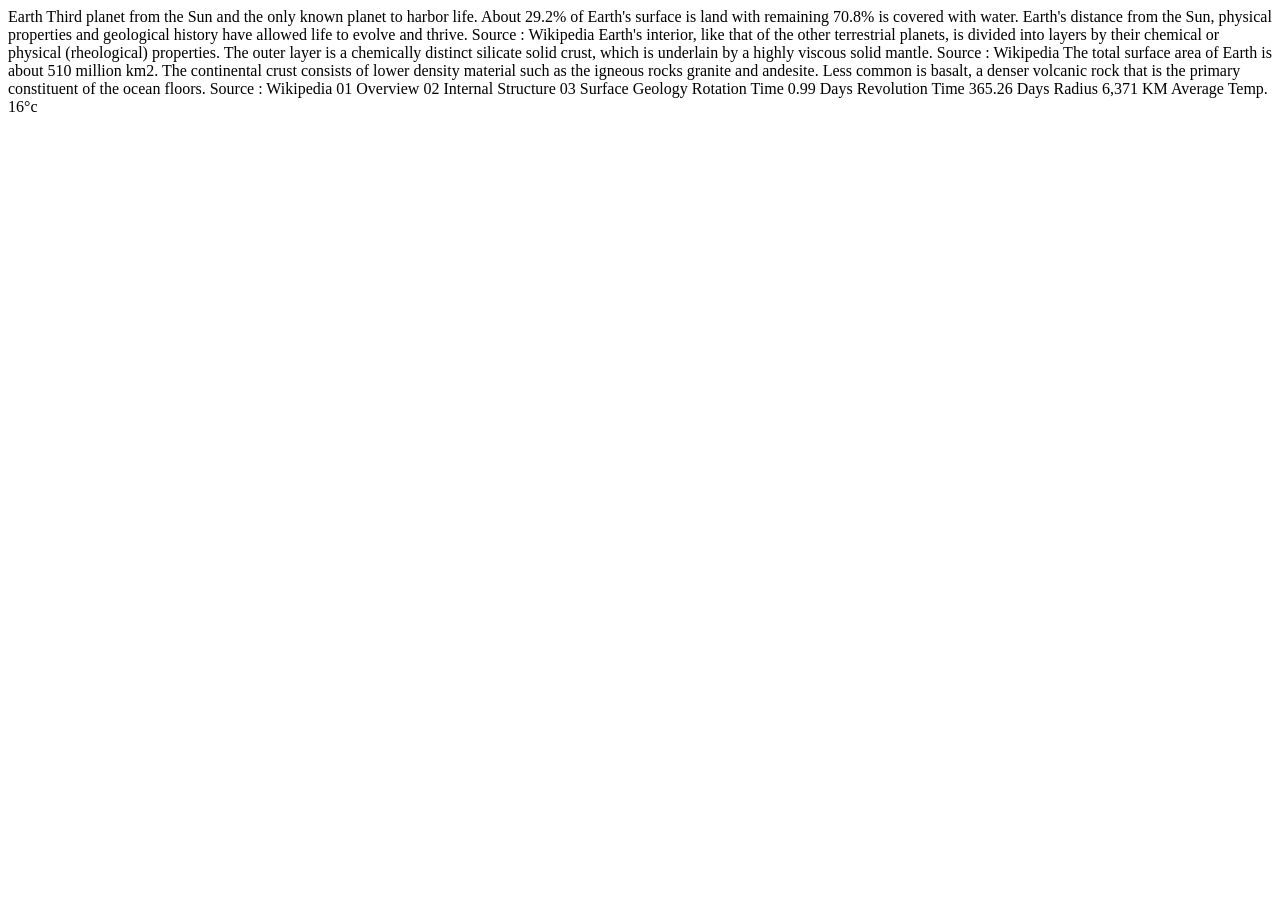
==== starter-code/earth.html @ 98ea3675 "initial commit, started basic html structure on index, and base styles and layout for header/links/n" ====
<!DOCTYPE html>
<html lang="en">
<head>
  <meta charset="UTF-8">
  <meta name="viewport" content="width=device-width, initial-scale=1.0">

  <link rel="icon" type="image/png" sizes="32x32" href="./assets/favicon-32x32.png">
  
  <title>Frontend Mentor | Planets fact site</title>
</head>
<body>
  Earth

  <!-- Overview Content Start -->

  Third planet from the Sun and the only known planet to harbor life. 
  About 29.2% of Earth's surface is land with remaining 70.8% is 
  covered with water. Earth's distance from the Sun, physical properties 
  and geological history have allowed life to evolve and thrive.

  Source : Wikipedia <!-- URL: https://en.wikipedia.org/wiki/Earth -->

  <!-- Overview Content End -->

  <!-- Internal Structure Content Start -->

  Earth's interior, like that of the other terrestrial planets, is divided 
  into layers by their chemical or physical (rheological) properties. The 
  outer layer is a chemically distinct silicate solid crust, which is 
  underlain by a highly viscous solid mantle.

  Source : Wikipedia <!-- URL: https://en.wikipedia.org/wiki/Earth#Internal_structure -->

  <!-- Internal Structure Content End -->

  <!-- Surface Geology Content Start -->

  The total surface area of Earth is about 510 million km2. The continental 
  crust consists of lower density material such as the igneous rocks granite 
  and andesite. Less common is basalt, a denser volcanic rock that is the 
  primary constituent of the ocean floors.

  Source : Wikipedia <!-- URL: https://en.wikipedia.org/wiki/Earth#Surface -->

  <!-- Surface Geology Content End -->

  01 Overview
  02 Internal Structure
  03 Surface Geology

  Rotation Time
  0.99 Days

  Revolution Time
  365.26 Days

  Radius
  6,371 KM

  Average Temp.
  16°c
</body>
</html>
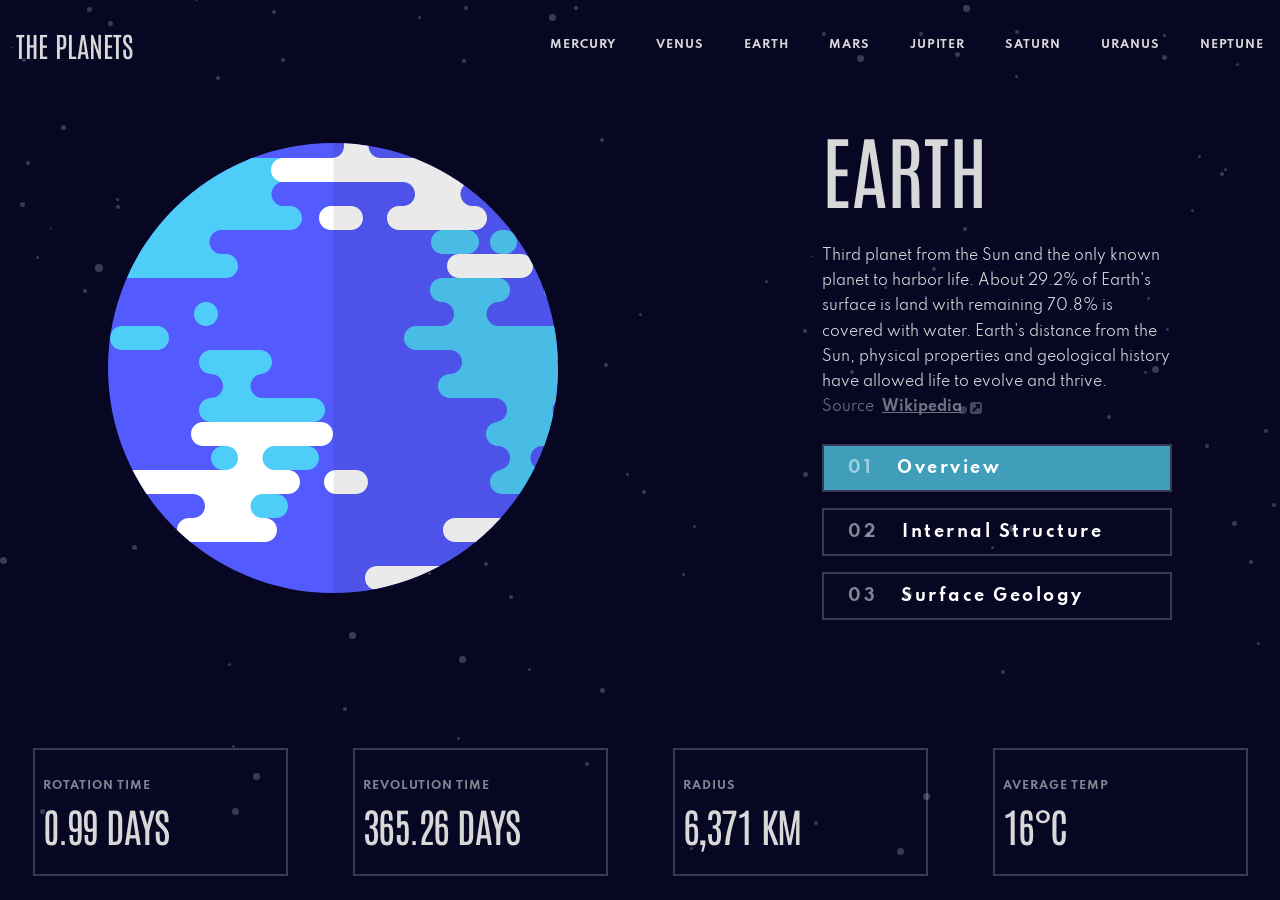
==== commit 964b65d8: "feat: add shared markup for all planet pages" ====
--- a/starter-code/earth.html
+++ b/starter-code/earth.html
@@ -3,61 +3,140 @@
 <head>
   <meta charset="UTF-8">
   <meta name="viewport" content="width=device-width, initial-scale=1.0">
-
+    <link rel="stylesheet" href="style.css">
   <link rel="icon" type="image/png" sizes="32x32" href="./assets/favicon-32x32.png">
   
   <title>Frontend Mentor | Planets fact site</title>
 </head>
 <body>
-  Earth
+<header class="header">
+  <div class="header-container">
+    <p class="page-title">THE PLANETS</p>
+    <nav>
+      
+      <ul class="nav-links">
+        <li class="nav-link-item"><a href="index.html" class="nav-link">Mercury</a></li>
+        <li class="nav-link-item">
+          <a href="venus.html" class="nav-link">Venus</a></li>
+        <li class="nav-link-item">
+          <a href="earth.html" class="nav-link">Earth</a></li>
+        <li class="nav-link-item">
+          <a href="mars.html" class="nav-link">Mars</a></li>
+        <li class="nav-link-item">
+          <a  href="jupiter.html" class="nav-link">Jupiter</a></li>
+        <li class="nav-link-item">
+          <a  href="saturn.html" class="nav-link">Saturn</a></li>
+        <li class="nav-link-item">
+          <a  href="uranus.html"  class="nav-link">Uranus</a></li>
+        <li class="nav-link-item">
+          <a  href="neptune.html"   class="nav-link">Neptune</a></li>
+      </ul>
+    </nav>
+  </div>
+</header>
 
-  <!-- Overview Content Start -->
 
-  Third planet from the Sun and the only known planet to harbor life. 
-  About 29.2% of Earth's surface is land with remaining 70.8% is 
-  covered with water. Earth's distance from the Sun, physical properties 
-  and geological history have allowed life to evolve and thrive.
+  <main>
+    <div class="planet-info-container">
+      <div class="planet-info two-column">
+        <div class="planet-image">
+          <svg aria-hidden="true" xmlns="http://www.w3.org/2000/svg" xmlns:xlink="http://www.w3.org/1999/xlink" width="450" height="450"><defs><circle id="a" cx="225" cy="225" r="225"/><circle id="c" cx="225" cy="225" r="225"/><circle id="e" cx="225" cy="225" r="225"/><circle id="g" cx="225" cy="225" r="225"/><circle id="i" cx="225" cy="225" r="225"/><circle id="k" cx="225" cy="225" r="225"/></defs><g fill="none" fill-rule="evenodd"><circle cx="225" cy="225" r="225" fill="#545BFE" fill-rule="nonzero"/><mask id="b" fill="#fff"><use xlink:href="#a"/></mask><path fill="#4FCDF9" fill-rule="nonzero" d="M134 351c6.627 0 12-5.373 12-12s-5.373-12-12-12h-19c-6.627 0-12-5.373-12-12s5.373-12 12-12h-2c6.627 0 12-5.373 12-12s-5.373-12-12-12h-10c-6.627 0-12-5.373-12-12s5.373-12 12-12 12-5.373 12-12-5.373-12-12-12-12-5.373-12-12 5.373-12 12-12h49c6.627 0 12 5.373 12 12s-5.373 12-12 12h2v.01c-6.395.263-11.5 5.53-11.5 11.99s5.105 11.727 11.5 11.99v.01h51c6.627 0 12 5.373 12 12s-5.373 12-12 12h-6v.01c-6.395.262-11.5 5.53-11.5 11.99s5.105 11.728 11.5 11.99v.01c6.627 0 12 5.373 12 12s-5.373 12-12 12h-27v.01c-6.395.262-11.5 5.53-11.5 11.99s5.105 11.728 11.5 11.99v.01h-4c6.627 0 12 5.373 12 12s-5.373 12-12 12h-29c-6.627 0-12-5.373-12-12s5.373-12 12-12h-5zM49 183c6.627 0 12 5.373 12 12s-5.373 12-12 12H14c-6.627 0-12-5.373-12-12s5.373-12 12-12h35zm49-24c6.627 0 12 5.373 12 12s-5.373 12-12 12-12-5.373-12-12 5.373-12 12-12zm78-144c6.627 0 12 5.373 12 12s-5.373 12-12 12h-1v.01c-6.395.263-11.5 5.53-11.5 11.99s5.105 11.727 11.5 11.99V63h7c6.627 0 12 5.373 12 12s-5.373 12-12 12h-69v.01c-6.395.263-11.5 5.53-11.5 11.99s5.105 11.728 11.5 11.99v.01h5c6.627 0 12 5.373 12 12s-5.373 12-12 12H-1c-6.627 0-12-5.373-12-12s5.373-12 12-12H9c6.627 0 12-5.373 12-12S15.627 87 9 87h4C6.373 87 1 81.627 1 75s5.373-12 12-12h6c6.627 0 12-5.373 12-12s-5.373-12-12-12h-48c-6.627 0-12-5.373-12-12s5.373-12 12-12h205z" mask="url(#b)"/><mask id="d" fill="#fff"><use xlink:href="#c"/></mask><path fill="#4FCDF9" fill-rule="nonzero" d="M390 327c6.627 0 12-5.373 12-12s-5.373-12-12-12-12-5.373-12-12 5.373-12 12-12h-3c6.627 0 12-5.373 12-12s-5.373-12-12-12h-45c-6.627 0-12-5.373-12-12s5.373-12 12-12 12-5.373 12-12-5.373-12-12-12h-34c-6.627 0-12-5.373-12-12s5.373-12 12-12h26c6.627 0 12-5.373 12-12s-5.373-12-12-12-12-5.373-12-12 5.373-12 12-12h56c6.627 0 12 5.373 12 12s-5.373 12-12 12l-.001.01c-6.395.263-11.499 5.53-11.499 11.99s5.104 11.727 11.499 11.99l.001.01h91c6.627 0 12 5.373 12 12s-5.373 12-12 12h-20v.01c-6.395.263-11.5 5.53-11.5 11.99s5.105 11.727 11.5 11.99v.01h10c6.627 0 12 5.373 12 12s-5.373 12-12 12h-15l-.001.01c-6.395.263-11.499 5.53-11.499 11.99s5.104 11.727 11.499 11.99l.001.01h-2c6.627 0 12 5.373 12 12s-5.373 12-12 12h-20v.01c-6.395.262-11.5 5.53-11.5 11.99s5.105 11.728 11.5 11.99v.01h-4c6.627 0 12 5.373 12 12s-5.373 12-12 12h-36c-6.627 0-12-5.373-12-12s5.373-12 12-12h-4zm90-24c6.627 0 12 5.373 12 12s-5.373 12-12 12-12-5.373-12-12 5.373-12 12-12zm-18-168c6.627 0 12 5.373 12 12s-5.373 12-12 12h-14c-6.627 0-12-5.373-12-12s5.373-12 12-12h14zm198-72c6.627 0 12 5.373 12 12s-5.373 12-12 12h-7v.01c-6.395.263-11.5 5.53-11.5 11.99s5.105 11.728 11.5 11.99v.01h16c6.627 0 12 5.373 12 12s-5.373 12-12 12H495c-6.627 0-12-5.373-12-12s5.373-12 12-12h-5c6.627 0 12-5.373 12-12s-5.373-12-12-12h-41c-6.627 0-12-5.373-12-12s5.373-12 12-12h211zM359 87c6.627 0 12 5.373 12 12s-5.373 12-12 12h-24c-6.627 0-12-5.373-12-12s5.373-12 12-12h24zm38 0c6.627 0 12 5.373 12 12s-5.373 12-12 12h-3c-6.627 0-12-5.373-12-12s5.373-12 12-12h3zm13-48c6.627 0 12 5.373 12 12s-5.373 12-12 12h-24c-6.627 0-12-5.373-12-12s5.373-12 12-12h24z" mask="url(#d)"/><mask id="f" fill="#fff"><use xlink:href="#e"/></mask><path fill="#FFF" fill-rule="nonzero" d="M413 111c6.627 0 12 5.373 12 12s-5.373 12-12 12h-62c-6.627 0-12-5.373-12-12s5.373-12 12-12h62zM307 51c0-6.627-5.373-12-12-12H175c-6.627 0-12-5.373-12-12s5.373-12 12-12h49c6.627 0 12-5.373 12-12s-5.373-12-12-12h-16c-6.627 0-12-5.373-12-12s5.373-12 12-12h62c6.627 0 12 5.373 12 12s-5.373 12-12 12h2v.01c-6.395.262-11.5 5.53-11.5 11.99s5.105 11.728 11.5 11.99V15h160c6.627 0 12 5.373 12 12s-5.373 12-12 12h-68l-.001.01c-6.395.263-11.499 5.53-11.499 11.99S357.604 62.727 364 62.99L364 63h3c6.627 0 12 5.373 12 12s-5.373 12-12 12h-76c-6.627 0-12-5.373-12-12s5.373-12 12-12h4c6.627 0 12-5.373 12-12zm128 12c6.627 0 12 5.373 12 12s-5.373 12-12 12h-20c-6.627 0-12-5.373-12-12s5.373-12 12-12h20zm-192 0c6.627 0 12 5.373 12 12s-5.373 12-12 12h-20c-6.627 0-12-5.373-12-12s5.373-12 12-12h20zm231-96c6.627 0 12 5.373 12 12s-5.373 12-12 12H318c-6.627 0-12-5.373-12-12s5.373-12 12-12h156z" mask="url(#f)"/><mask id="h" fill="#fff"><use xlink:href="#g"/></mask><path fill="#FFF" fill-rule="nonzero" d="M97 363c0-6.627-5.373-12-12-12H17c-6.627 0-12-5.373-12-12s5.373-12 12-12h101c6.627 0 12-5.373 12-12s-5.373-12-12-12H95c-6.627 0-12-5.373-12-12s5.373-12 12-12h118c6.627 0 12 5.373 12 12s-5.373 12-12 12h-47v.01c-6.395.262-11.5 5.53-11.5 11.99s5.105 11.728 11.5 11.99v.01h14c6.627 0 12 5.373 12 12s-5.373 12-12 12h-26l-.001.01c-6.395.263-11.499 5.53-11.499 11.99s5.104 11.727 11.499 11.99l.001.01h3c6.627 0 12 5.373 12 12s-5.373 12-12 12H81c-6.627 0-12-5.373-12-12s5.373-12 12-12h4c6.627 0 12-5.373 12-12zm151-36c6.627 0 12 5.373 12 12s-5.373 12-12 12h-20c-6.627 0-12-5.373-12-12s5.373-12 12-12h20z" mask="url(#h)"/><mask id="j" fill="#fff"><use xlink:href="#i"/></mask><path fill="#FFF" fill-rule="nonzero" d="M349 459c0-6.627-5.373-12-12-12h-68c-6.627 0-12-5.373-12-12s5.373-12 12-12h101c6.627 0 12-5.373 12-12s-5.373-12-12-12h-23c-6.627 0-12-5.373-12-12s5.373-12 12-12h118c6.627 0 12 5.373 12 12s-5.373 12-12 12h-47v.01c-6.395.262-11.5 5.53-11.5 11.99s5.105 11.728 11.5 11.99v.01h14c6.627 0 12 5.373 12 12s-5.373 12-12 12h-26l-.001.01c-6.395.263-11.499 5.53-11.499 11.99s5.104 11.727 11.499 11.99l.001.01h3c6.627 0 12 5.373 12 12s-5.373 12-12 12h-76c-6.627 0-12-5.373-12-12s5.373-12 12-12h4c6.627 0 12-5.373 12-12zm151-36c6.627 0 12 5.373 12 12s-5.373 12-12 12h-20c-6.627 0-12-5.373-12-12s5.373-12 12-12h20z" mask="url(#j)"/><mask id="l" fill="#fff"><use xlink:href="#k"/></mask><path fill="#000" fill-rule="nonzero" mask="url(#l)" opacity=".078" d="M225.484-25h250.484v500H225.484z"/></g></svg>
 
-  Source : Wikipedia <!-- URL: https://en.wikipedia.org/wiki/Earth -->
+        </div>
+        <div class="planet-info-card">
+          <h1 class="planet-name">
+            Earth
+          </h1>
+          <div class="planet-details" data-view="overview">
+          <p class="planet-content">
+            Third planet from the Sun and the only known planet to harbor life. About 29.2% of Earth's surface is land with remaining 70.8% is covered with water. Earth's distance from the Sun, physical properties and geological history have allowed life to evolve and thrive.
+          </p>
+          <p class="source">
+            Source <a href="https://en.wikipedia.org/wiki/Earth" target="_blank" class="source-link">Wikipedia</a> <svg xmlns="http://www.w3.org/2000/svg" width="12" height="12"  aria-hidden="true"><path fill="#FFF" d="M11.34.66C10.9.22 10.37 0 9.75 0h-7.5C1.63 0 1.1.22.66.66.22 1.1 0 1.63 0 2.25v7.5c0 .62.22 1.15.66 1.59.44.44.97.66 1.59.66h7.5c.62 0 1.15-.22 1.59-.66.44-.44.66-.97.66-1.59v-7.5c0-.62-.22-1.15-.66-1.59zM10 6.25a.467.467 0 01-.305.46.544.544 0 01-.195.04.465.465 0 01-.352-.149L8.023 5.476 3.852 9.648a.481.481 0 01-.352.149.48.48 0 01-.352-.149l-.796-.797a.48.48 0 01-.149-.351.48.48 0 01.149-.352l4.172-4.172-1.125-1.125c-.162-.15-.198-.333-.11-.546A.467.467 0 015.75 2H9.5c.135 0 .253.05.352.148A.48.48 0 0110 2.5v3.75z" opacity=".5"/></svg>
+          </p>   
+            </div>
+           <div class="planet-details" data-view="structure">
+     <p class="planet-content">
+            Earth's interior, like that of the other terrestrial planets, is divided into layers by their chemical or physical (rheological) properties. The outer layer is a chemically distinct silicate solid crust, which is underlain by a highly viscous solid mantle.
+          </p>
+  <p class="source structure-source">
+    Source <a href="https://en.wikipedia.org/wiki/Earth#Internal_structure" target="_blank" class="source-link"  >Wikipedia</a>
+    <svg  xmlns="http://www.w3.org/2000/svg" width="12" height="12"  aria-hidden="true"><path fill="#FFF" d="M11.34.66C10.9.22 10.37 0 9.75 0h-7.5C1.63 0 1.1.22.66.66.22 1.1 0 1.63 0 2.25v7.5c0 .62.22 1.15.66 1.59.44.44.97.66 1.59.66h7.5c.62 0 1.15-.22 1.59-.66.44-.44.66-.97.66-1.59v-7.5c0-.62-.22-1.15-.66-1.59zM10 6.25a.467.467 0 01-.305.46.544.544 0 01-.195.04.465.465 0 01-.352-.149L8.023 5.476 3.852 9.648a.481.481 0 01-.352.149.48.48 0 01-.352-.149l-.796-.797a.48.48 0 01-.149-.351.48.48 0 01.149-.352l4.172-4.172-1.125-1.125c-.162-.15-.198-.333-.11-.546A.467.467 0 015.75 2H9.5c.135 0 .253.05.352.148A.48.48 0 0110 2.5v3.75z" opacity=".5"/></svg>
+  </p>
+            </div>
+          <div class="planet-details" data-view="surface">
+   <p class="planet-content">
+            The total surface area of Earth is about 510 million km2. The continental crust consists of lower density material such as the igneous rocks granite and andesite. Less common is basalt, a denser volcanic rock that is the primary constituent of the ocean floors.
+          </p>
+   <p class="source">
+    Source <a href="https://en.wikipedia.org/wiki/Earth#Surface" class="source-link" target="_blank">Wikipedia</a>
+   <svg  xmlns="http://www.w3.org/2000/svg" width="12" height="12"  aria-hidden="true"><path fill="#FFF" d="M11.34.66C10.9.22 10.37 0 9.75 0h-7.5C1.63 0 1.1.22.66.66.22 1.1 0 1.63 0 2.25v7.5c0 .62.22 1.15.66 1.59.44.44.97.66 1.59.66h7.5c.62 0 1.15-.22 1.59-.66.44-.44.66-.97.66-1.59v-7.5c0-.62-.22-1.15-.66-1.59zM10 6.25a.467.467 0 01-.305.46.544.544 0 01-.195.04.465.465 0 01-.352-.149L8.023 5.476 3.852 9.648a.481.481 0 01-.352.149.48.48 0 01-.352-.149l-.796-.797a.48.48 0 01-.149-.351.48.48 0 01.149-.352l4.172-4.172-1.125-1.125c-.162-.15-.198-.333-.11-.546A.467.467 0 015.75 2H9.5c.135 0 .253.05.352.148A.48.48 0 0110 2.5v3.75z" opacity=".5" /></svg>
+ 
+  </p>
+            </div>
+         
+          <fieldset class="tabs-container">
+  <legend>
+    Planet Details Controls
+  </legend>
+  <label for="overview">
+    <input type="radio" name="planet-details" id="overview" value="overview" checked >
+    <span>01</span> Overview
+  </label>
+  <label for="structure">
+    <input type="radio" name="planet-details" id="structure" value="structure">
+    <span>02</span> Internal Structure
+  </label>
+  <label for="surface">
+    <input type="radio" name="planet-details" id="surface" value="surface">
+    <span>03</span> Surface Geology
+  </label>
+</fieldset>
+        </div>
 
-  <!-- Overview Content End -->
 
-  <!-- Internal Structure Content Start -->
+      </div>
 
-  Earth's interior, like that of the other terrestrial planets, is divided 
-  into layers by their chemical or physical (rheological) properties. The 
-  outer layer is a chemically distinct silicate solid crust, which is 
-  underlain by a highly viscous solid mantle.
+      <div class="planet-infocards-container">
+        <div class="card rotation">
+          <h2 class="card-title">
+            Rotation Time
+          </h2>
+          <p class="rotation-content">
+            0.99 Days
+          </p>
+        </div>
+        <div class="card revolution">
+          <h2 class="card-title">
+            Revolution Time
+          </h2>
+          <p class="revolution-time-content">
+            365.26 Days
+          </p>
+        </div>
+        <div class="card radius">
+          <h2 class="card-title">
+            Radius
+          </h2>
+          <p>
+            6,371 KM
+          </p>
 
-  Source : Wikipedia <!-- URL: https://en.wikipedia.org/wiki/Earth#Internal_structure -->
+        </div>
+        <div class="card temp">
+          <h2 class="card-title">
+            Average Temp
+          </h2>
+          <p>16&deg;c</p>
+        </div>
+      </div>
 
-  <!-- Internal Structure Content End -->
+    </div>
 
-  <!-- Surface Geology Content Start -->
+  </main>
 
-  The total surface area of Earth is about 510 million km2. The continental 
-  crust consists of lower density material such as the igneous rocks granite 
-  and andesite. Less common is basalt, a denser volcanic rock that is the 
-  primary constituent of the ocean floors.
+ 
+</body>
+</html>
 
-  Source : Wikipedia <!-- URL: https://en.wikipedia.org/wiki/Earth#Surface -->
-
-  <!-- Surface Geology Content End -->
-
-  01 Overview
-  02 Internal Structure
-  03 Surface Geology
-
-  Rotation Time
-  0.99 Days
-
-  Revolution Time
-  365.26 Days
-
-  Radius
-  6,371 KM
-
-  Average Temp.
-  16°c
-</body>
-</html>+  
--- a/starter-code/style.css
+++ b/starter-code/style.css
@@ -0,0 +1,376 @@
+@import url('https://fonts.googleapis.com/css2?family=Antonio:wght@100..700&display=swap');
+
+@font-face {
+  font-family: "Spartan";
+  src: url("./assets/spartan/Spartan-Regular.ttf") format("truetype");
+  font-weight: 400;
+  font-style: normal;
+  font-display: swap;
+}
+
+@font-face {
+  font-family: "Spartan";
+  src: url("./assets/spartan/Spartan-Bold.ttf") format("truetype");
+  font-weight: 700;
+  font-style: normal;
+  font-display: swap;
+}
+
+@layer reset {
+  *,
+  *::before,
+  *::after {
+    box-sizing: border-box;
+  }
+
+  html {
+    color-scheme: dark;
+  }
+
+  body,
+  h1,
+  h2,
+  h3,
+  p,
+  ul,
+  ol {
+    margin: 0;
+  }
+
+  ul,
+  ol {
+    padding: 0;
+    list-style: none;
+  }
+
+  body {
+    min-height: 100svh;
+    line-height: 1.5;
+  }
+
+  img,
+  picture,
+  svg {
+    display: block;
+    max-width: 100%;
+  }
+
+  button,
+  input,
+  textarea,
+  select {
+    font: inherit;
+  }
+
+  button {
+    cursor: pointer;
+  }
+
+  a {
+    color: inherit;
+  }
+}
+
+@layer customproperties{
+:root{
+    /* Colors */
+
+    --clr-black: #000000;
+    --clr-grey: #d8d8d8;
+    --clr-white: #fff;
+
+    --clr-aqua: #B1D5E2;
+    --clr-aqua-50: #DEF4FC;
+    
+    --clr-navy: #070724;
+    --clr-teal: #1ec1a2;
+    --clr-purple: #6d2ed5;
+    --clr-bronze: #b87d43;
+    --clr-red: #d83a34;
+    --clr-orange: #d14c32;
+    --clr-amber: #eda249;
+    --clr-blue: #2d68f0;
+    --clr-sky: #419ebb;
+
+    /* font family */
+
+   --ff-bold: "Antonio", sans-serif;
+   --ff-body:  "Spartan", sans-serif; 
+}
+
+}
+
+body {
+  background-image: url("./assets/background-stars.svg");
+  background-color: var(--clr-navy);
+  color: var(--clr-grey);
+}
+
+.page-title{
+    font-family: var(--ff-bold);
+    font-size: 28px;
+}
+
+.header-container{
+    
+    display: flex;
+    flex-direction: row;
+    justify-content: space-between;
+    padding-inline: 1rem;
+    align-items: center;
+    padding-block-start: 1.5rem;
+}
+
+.nav-links{
+    display: flex;
+    flex-direction:  row;
+    gap: 40px;
+    font-family: var(--ff-body);
+    font-size: 11px;
+    font-weight: 700;
+    line-height: 225%; /* 24.75px */
+    letter-spacing: 1px;
+    font-style: normal;
+    letter-spacing: 1px;
+    text-transform: uppercase;
+}
+
+
+.nav-link-item{
+    list-style-type: none;
+}
+a {
+    text-decoration: none;
+  }
+
+main{
+    
+    display: flex;
+    margin-top: 50px;
+}
+
+.planet-info-container{
+    width: 100%;
+    display: flex;
+    flex-direction: column;
+    gap: 8rem;
+}
+
+.two-column{
+    display: flex;
+    flex-direction: row;
+    justify-content: space-around;
+    align-items: center;
+    gap: 3rem;
+    
+}
+
+.planet-info-card{
+    display: flex;
+    flex-direction: column;
+    justify-content: flex-start;
+    max-width: 350px;
+    gap: 1.5rem;
+}
+
+label{
+    background: transparent;
+    color: var(--clr-white);
+    
+    display: flex;
+    align-items: center;
+    justify-content: flex-start;
+    padding-inline-start: 1.5rem;
+    gap: 1.5rem;
+    font-family: "Spartan";
+    font-weight: 700;
+    letter-spacing: 2.5px;
+    line-height: 210%;
+    border: 2px solid hsla(0, 0%, 100%, 0.2);
+}
+
+.tabs-container{
+    display: flex;
+    flex-direction: column;
+    gap: 1rem;
+}
+
+label > span{
+    opacity: 0.5;
+}
+
+.planet-name{
+    font-family: var(--ff-bold);
+    font-size: 80px;
+    font-style: normal;
+    font-weight: 400;
+    line-height: 130%;
+    text-transform: uppercase;
+}
+
+.planet-details{
+    font-family: var(--ff-body);
+    font-size: 14px;
+    font-style: normal;
+    font-weight: 400;
+    line-height: 180%;
+
+}
+
+
+
+
+.tabs-container > label:has(input):hover,
+.tabs-container > label:has(input:checked) {
+  background-size: 100% 100%;
+}
+
+label:has(input){
+  /* Creates a flat colored background using gradient syntax */
+  background-image: linear-gradient(var(--clr-sky), var(--clr-sky));
+  background-repeat: no-repeat;
+  height: 48px;
+    width: 350px;
+  /* Start with 0% width so the color is completely hidden */
+  background-size: 0% 100%;
+  background-position: left;
+  /* Animates the size change on hover */
+  transition: background-size 0.4s ease, color 0.4s ease;
+}
+
+label:has(input):hover{
+  /* Expand the background to cover 100% of the width */
+  background-size: 100% 100%;
+}
+
+label:has(input:checked){
+    
+}
+
+.source{
+    display: flex;
+    flex-direction: row;
+    align-items: center;
+    gap: .5rem;
+    font-family: Spartan;
+    font-size: 14px;
+    font-style: normal;
+    font-weight: 400;
+    line-height: 180%;
+    opacity: 0.5;
+}
+
+.source-link{
+    font-family: Spartan;
+    font-size: 14px;
+    font-style: normal;
+    font-weight: 700;
+    line-height: 180%;
+    text-decoration-line: underline;
+    text-decoration-style: solid;
+    text-decoration-skip-ink: none;
+    text-decoration-thickness: auto;
+    text-underline-offset: auto;
+    text-underline-position: from-font;
+}
+
+.card{
+    border: 2px solid rgba(255, 255, 255, 0.205)
+}
+
+.planet-infocards-container{
+    display: flex;
+    flex-direction: row;
+    justify-content: space-around;
+
+}
+
+.card{
+width: 255px;
+height: 128px;
+display: flex;
+flex-direction: column;
+justify-content: center;
+padding-inline-start: 0.5rem;
+}
+
+.card-title{
+    font-family: var(--ff-body);
+font-size: 11px;
+font-style: normal;
+font-weight: 700;
+line-height: 225%; /* 24.75px */
+letter-spacing: 1px;
+color:  rgba(255, 255, 255, 0.5);
+text-transform: uppercase;
+}
+
+.card > p {
+font-family: var(--ff-bold);
+font-size: 40px;
+font-style: normal;
+font-weight: 400;
+line-height: 130%; /* 52px */
+letter-spacing: -1.5px;
+text-transform: uppercase;
+}
+
+fieldset{
+    border: none;
+    margin: 0;
+    padding: 0;
+
+}
+
+legend{
+    position: absolute;
+  width: 1px;
+  height: 1px;
+  padding: 0;
+  margin: -1px;
+  overflow: hidden;
+  clip: rect(0 0 0 0);
+  clip-path: inset(50%);
+  white-space: nowrap;
+  border: 0;
+}
+
+input[type="radio"]{
+  
+  position: absolute;
+  width: 1px;
+  height: 1px;
+  padding: 0;
+  margin: -1px;
+  overflow: hidden;
+  clip: rect(0 0 0 0);
+  clip-path: inset(50%);
+  white-space: nowrap;
+  border: 0;
+}
+
+
+
+.planet-details{
+    display: none;
+}
+
+.tabs-container > label:has(input:focus-visible) {
+  outline: 2px solid var(--clr-white);
+  outline-offset: 3px;
+}
+
+.planet-info-card:has(#overview:checked)
+  [data-view="overview"] {
+  display: block;
+}
+
+.planet-info-card:has(#surface:checked)
+  [data-view="surface"] {
+  display: block;
+}
+
+.planet-info-card:has(#structure:checked)
+  [data-view="structure"] {
+  display: block;
+}
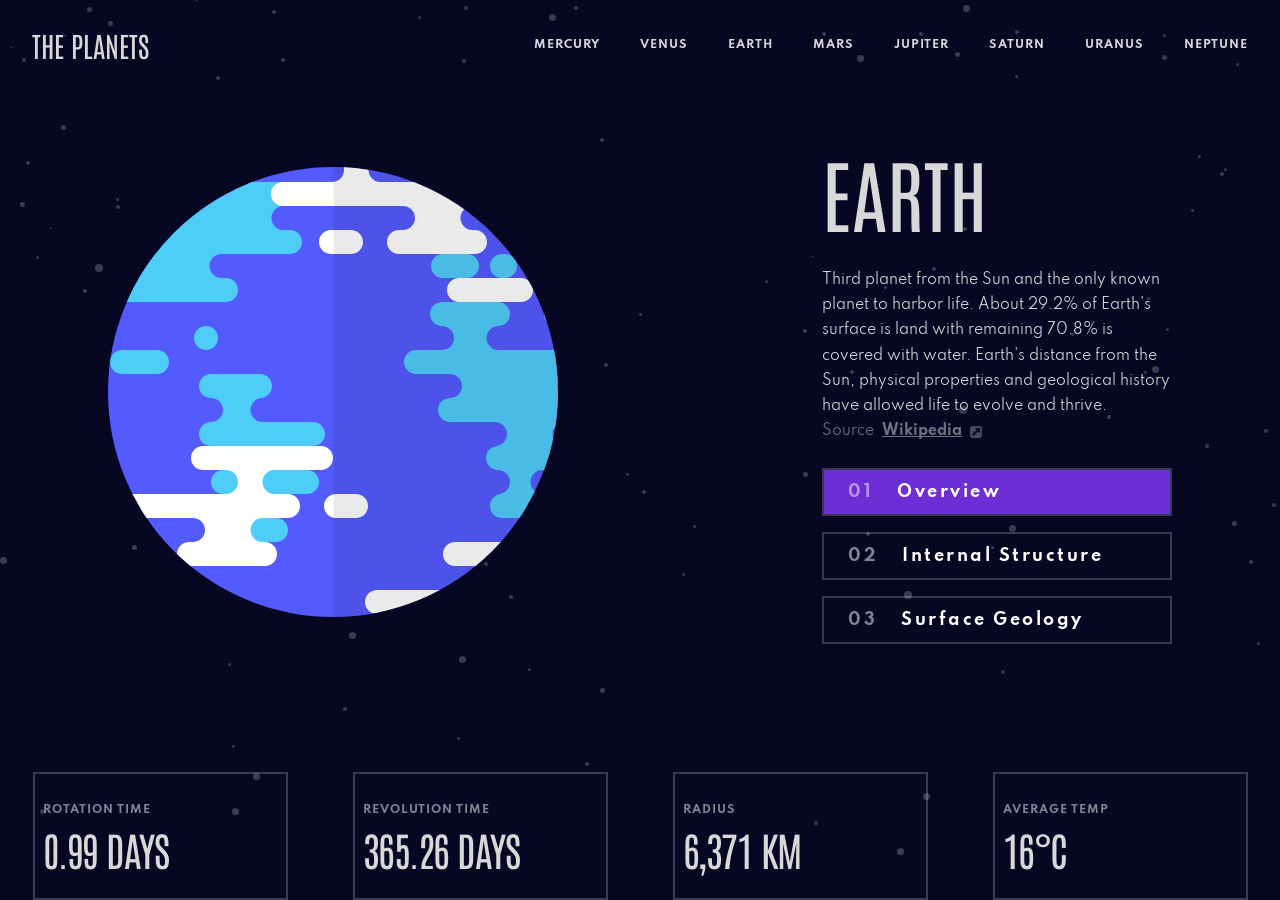
==== commit 195037da: "feat: add planet themes and desktop navigation states" ====
--- a/starter-code/earth.html
+++ b/starter-code/earth.html
@@ -8,27 +8,28 @@
   
   <title>Frontend Mentor | Planets fact site</title>
 </head>
-<body>
+<body data-planet="earth">
 <header class="header">
   <div class="header-container">
     <p class="page-title">THE PLANETS</p>
     <nav>
       
       <ul class="nav-links">
-        <li class="nav-link-item"><a href="index.html" class="nav-link">Mercury</a></li>
-        <li class="nav-link-item">
+        <li class="nav-link-item" data-planet="mercury">
+          <a href="index.html" class="nav-link">Mercury</a></li>
+        <li class="nav-link-item" data-planet="venus">
           <a href="venus.html" class="nav-link">Venus</a></li>
-        <li class="nav-link-item">
+        <li class="nav-link-item" data-planet="earth">
           <a href="earth.html" class="nav-link">Earth</a></li>
-        <li class="nav-link-item">
+        <li class="nav-link-item" data-planet="mars">
           <a href="mars.html" class="nav-link">Mars</a></li>
-        <li class="nav-link-item">
+        <li class="nav-link-item" data-planet="jupiter">
           <a  href="jupiter.html" class="nav-link">Jupiter</a></li>
-        <li class="nav-link-item">
+        <li class="nav-link-item" data-planet="saturn">
           <a  href="saturn.html" class="nav-link">Saturn</a></li>
-        <li class="nav-link-item">
+        <li class="nav-link-item" data-planet="uranus">
           <a  href="uranus.html"  class="nav-link">Uranus</a></li>
-        <li class="nav-link-item">
+        <li class="nav-link-item" data-planet="neptune">
           <a  href="neptune.html"   class="nav-link">Neptune</a></li>
       </ul>
     </nav>
--- a/starter-code/style.css
+++ b/starter-code/style.css
@@ -111,14 +111,17 @@
     font-size: 28px;
 }
 
+
+
 .header-container{
     
     display: flex;
     flex-direction: row;
     justify-content: space-between;
-    padding-inline: 1rem;
+    padding: var(--spacing-300, 24px) var(--spacing-400, 32px);
     align-items: center;
-    padding-block-start: 1.5rem;
+    width: 100%;
+    align-self: center;
 }
 
 .nav-links{
@@ -128,17 +131,69 @@
     font-family: var(--ff-body);
     font-size: 11px;
     font-weight: 700;
-    line-height: 225%; /* 24.75px */
+    line-height: 225%; 
     letter-spacing: 1px;
     font-style: normal;
-    letter-spacing: 1px;
     text-transform: uppercase;
 }
+
+.nav-link-item[data-planet="mercury"] {
+  --link-accent: var(--clr-sky);
+}
+
+.nav-link-item[data-planet="venus"] {
+  --link-accent: var(--clr-amber);
+}
+
+.nav-link-item[data-planet="earth"] {
+  --link-accent: var(--clr-purple);
+}
+
+.nav-link-item[data-planet="mars"] {
+  --link-accent: var(--clr-orange);
+}
+
+.nav-link-item[data-planet="jupiter"] {
+  --link-accent: var(--clr-red);
+}
+
+.nav-link-item[data-planet="saturn"] {
+  --link-accent: var(--clr-bronze);
+}
+
+.nav-link-item[data-planet="uranus"] {
+  --link-accent: var(--clr-teal);
+}
+.nav-link-item[data-planet="neptune"] {
+  --link-accent: var(--clr-blue);
+}
+
+
+
 
 
 .nav-link-item{
     list-style-type: none;
-}
+    position: relative;
+}
+
+
+
+.nav-link-item::before {
+  content: "";
+  position: absolute;
+  inset-inline: 0;
+  inset-block-start: -34px;
+  height: 4px;
+  background-color:  var(--link-accent);
+  transform: scaleX(0);
+}
+
+.nav-link-item:has(> .nav-link:hover)::before,
+.nav-link-item:has(> .nav-link:focus-visible)::before {
+  transform: scaleX(1);
+}
+
 a {
     text-decoration: none;
   }
@@ -220,14 +275,14 @@
 
 
 
-.tabs-container > label:has(input):hover,
+
 .tabs-container > label:has(input:checked) {
   background-size: 100% 100%;
 }
 
 label:has(input){
   /* Creates a flat colored background using gradient syntax */
-  background-image: linear-gradient(var(--clr-sky), var(--clr-sky));
+  background-image: linear-gradient(var(--planet-accent), var(--planet-accent));
   background-repeat: no-repeat;
   height: 48px;
     width: 350px;
@@ -243,9 +298,7 @@
   background-size: 100% 100%;
 }
 
-label:has(input:checked){
-    
-}
+
 
 .source{
     display: flex;
@@ -373,4 +426,38 @@
 .planet-info-card:has(#structure:checked)
   [data-view="structure"] {
   display: block;
-}+}
+
+
+body[data-planet="mercury"] {
+  --planet-accent: var(--clr-sky);
+}
+
+body[data-planet="venus"] {
+  --planet-accent: var(--clr-amber);
+}
+
+body[data-planet="earth"] {
+  --planet-accent: var(--clr-purple);
+}
+
+body[data-planet="mars"] {
+  --planet-accent: var(--clr-orange);
+}
+
+body[data-planet="jupiter"] {
+  --planet-accent: var(--clr-red);
+}
+
+body[data-planet="saturn"] {
+  --planet-accent: var(--clr-bronze);
+}
+
+body[data-planet="uranus"] {
+  --planet-accent: var(--clr-teal);
+}
+
+body[data-planet="neptune"] {
+  --planet-accent: var(--clr-blue);
+}
+
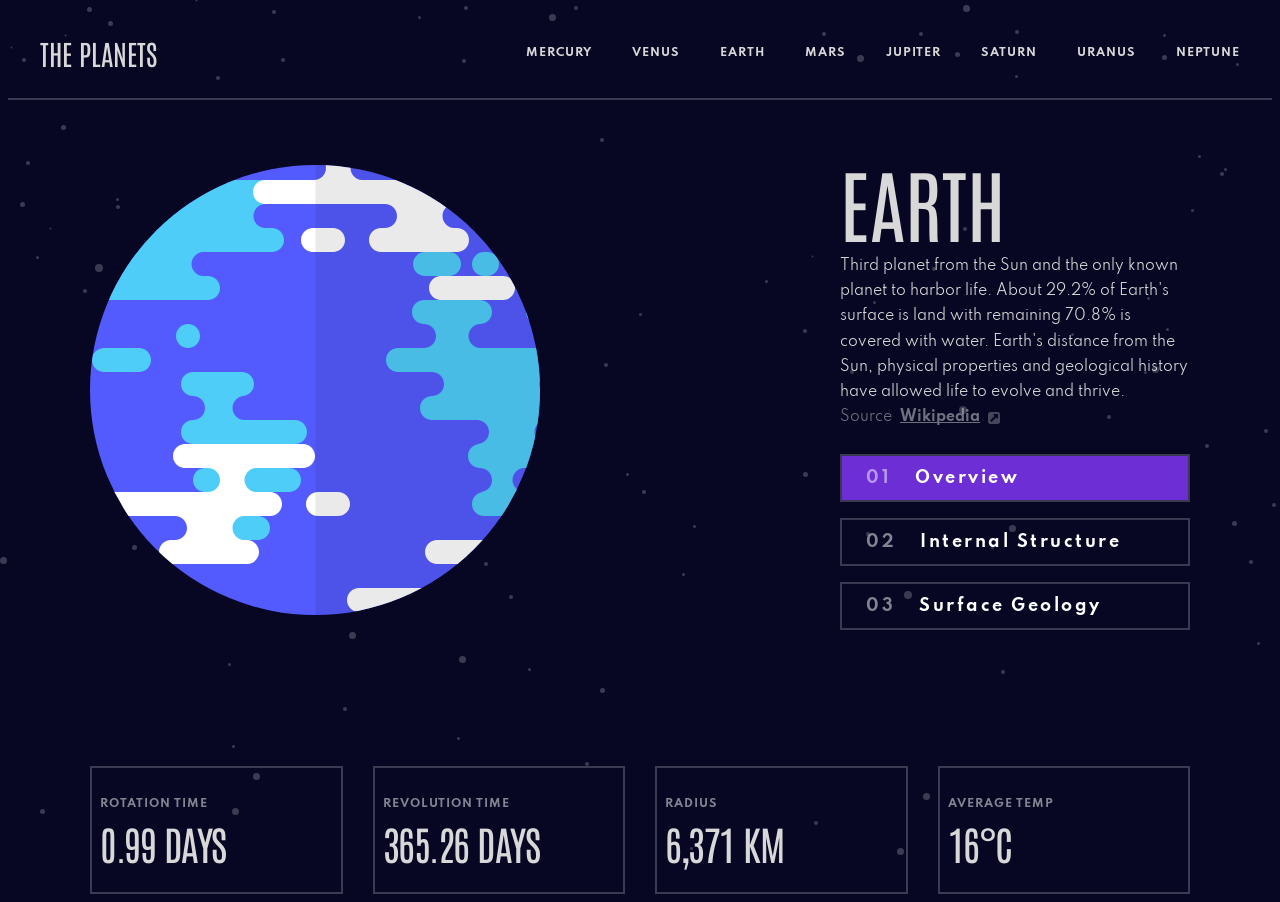
==== commit 8d27f8fb: "feat: add responsive tablet layout" ====
--- a/starter-code/earth.html
+++ b/starter-code/earth.html
@@ -41,10 +41,12 @@
     <div class="planet-info-container">
       <div class="planet-info two-column">
         <div class="planet-image">
-          <svg aria-hidden="true" xmlns="http://www.w3.org/2000/svg" xmlns:xlink="http://www.w3.org/1999/xlink" width="450" height="450"><defs><circle id="a" cx="225" cy="225" r="225"/><circle id="c" cx="225" cy="225" r="225"/><circle id="e" cx="225" cy="225" r="225"/><circle id="g" cx="225" cy="225" r="225"/><circle id="i" cx="225" cy="225" r="225"/><circle id="k" cx="225" cy="225" r="225"/></defs><g fill="none" fill-rule="evenodd"><circle cx="225" cy="225" r="225" fill="#545BFE" fill-rule="nonzero"/><mask id="b" fill="#fff"><use xlink:href="#a"/></mask><path fill="#4FCDF9" fill-rule="nonzero" d="M134 351c6.627 0 12-5.373 12-12s-5.373-12-12-12h-19c-6.627 0-12-5.373-12-12s5.373-12 12-12h-2c6.627 0 12-5.373 12-12s-5.373-12-12-12h-10c-6.627 0-12-5.373-12-12s5.373-12 12-12 12-5.373 12-12-5.373-12-12-12-12-5.373-12-12 5.373-12 12-12h49c6.627 0 12 5.373 12 12s-5.373 12-12 12h2v.01c-6.395.263-11.5 5.53-11.5 11.99s5.105 11.727 11.5 11.99v.01h51c6.627 0 12 5.373 12 12s-5.373 12-12 12h-6v.01c-6.395.262-11.5 5.53-11.5 11.99s5.105 11.728 11.5 11.99v.01c6.627 0 12 5.373 12 12s-5.373 12-12 12h-27v.01c-6.395.262-11.5 5.53-11.5 11.99s5.105 11.728 11.5 11.99v.01h-4c6.627 0 12 5.373 12 12s-5.373 12-12 12h-29c-6.627 0-12-5.373-12-12s5.373-12 12-12h-5zM49 183c6.627 0 12 5.373 12 12s-5.373 12-12 12H14c-6.627 0-12-5.373-12-12s5.373-12 12-12h35zm49-24c6.627 0 12 5.373 12 12s-5.373 12-12 12-12-5.373-12-12 5.373-12 12-12zm78-144c6.627 0 12 5.373 12 12s-5.373 12-12 12h-1v.01c-6.395.263-11.5 5.53-11.5 11.99s5.105 11.727 11.5 11.99V63h7c6.627 0 12 5.373 12 12s-5.373 12-12 12h-69v.01c-6.395.263-11.5 5.53-11.5 11.99s5.105 11.728 11.5 11.99v.01h5c6.627 0 12 5.373 12 12s-5.373 12-12 12H-1c-6.627 0-12-5.373-12-12s5.373-12 12-12H9c6.627 0 12-5.373 12-12S15.627 87 9 87h4C6.373 87 1 81.627 1 75s5.373-12 12-12h6c6.627 0 12-5.373 12-12s-5.373-12-12-12h-48c-6.627 0-12-5.373-12-12s5.373-12 12-12h205z" mask="url(#b)"/><mask id="d" fill="#fff"><use xlink:href="#c"/></mask><path fill="#4FCDF9" fill-rule="nonzero" d="M390 327c6.627 0 12-5.373 12-12s-5.373-12-12-12-12-5.373-12-12 5.373-12 12-12h-3c6.627 0 12-5.373 12-12s-5.373-12-12-12h-45c-6.627 0-12-5.373-12-12s5.373-12 12-12 12-5.373 12-12-5.373-12-12-12h-34c-6.627 0-12-5.373-12-12s5.373-12 12-12h26c6.627 0 12-5.373 12-12s-5.373-12-12-12-12-5.373-12-12 5.373-12 12-12h56c6.627 0 12 5.373 12 12s-5.373 12-12 12l-.001.01c-6.395.263-11.499 5.53-11.499 11.99s5.104 11.727 11.499 11.99l.001.01h91c6.627 0 12 5.373 12 12s-5.373 12-12 12h-20v.01c-6.395.263-11.5 5.53-11.5 11.99s5.105 11.727 11.5 11.99v.01h10c6.627 0 12 5.373 12 12s-5.373 12-12 12h-15l-.001.01c-6.395.263-11.499 5.53-11.499 11.99s5.104 11.727 11.499 11.99l.001.01h-2c6.627 0 12 5.373 12 12s-5.373 12-12 12h-20v.01c-6.395.262-11.5 5.53-11.5 11.99s5.105 11.728 11.5 11.99v.01h-4c6.627 0 12 5.373 12 12s-5.373 12-12 12h-36c-6.627 0-12-5.373-12-12s5.373-12 12-12h-4zm90-24c6.627 0 12 5.373 12 12s-5.373 12-12 12-12-5.373-12-12 5.373-12 12-12zm-18-168c6.627 0 12 5.373 12 12s-5.373 12-12 12h-14c-6.627 0-12-5.373-12-12s5.373-12 12-12h14zm198-72c6.627 0 12 5.373 12 12s-5.373 12-12 12h-7v.01c-6.395.263-11.5 5.53-11.5 11.99s5.105 11.728 11.5 11.99v.01h16c6.627 0 12 5.373 12 12s-5.373 12-12 12H495c-6.627 0-12-5.373-12-12s5.373-12 12-12h-5c6.627 0 12-5.373 12-12s-5.373-12-12-12h-41c-6.627 0-12-5.373-12-12s5.373-12 12-12h211zM359 87c6.627 0 12 5.373 12 12s-5.373 12-12 12h-24c-6.627 0-12-5.373-12-12s5.373-12 12-12h24zm38 0c6.627 0 12 5.373 12 12s-5.373 12-12 12h-3c-6.627 0-12-5.373-12-12s5.373-12 12-12h3zm13-48c6.627 0 12 5.373 12 12s-5.373 12-12 12h-24c-6.627 0-12-5.373-12-12s5.373-12 12-12h24z" mask="url(#d)"/><mask id="f" fill="#fff"><use xlink:href="#e"/></mask><path fill="#FFF" fill-rule="nonzero" d="M413 111c6.627 0 12 5.373 12 12s-5.373 12-12 12h-62c-6.627 0-12-5.373-12-12s5.373-12 12-12h62zM307 51c0-6.627-5.373-12-12-12H175c-6.627 0-12-5.373-12-12s5.373-12 12-12h49c6.627 0 12-5.373 12-12s-5.373-12-12-12h-16c-6.627 0-12-5.373-12-12s5.373-12 12-12h62c6.627 0 12 5.373 12 12s-5.373 12-12 12h2v.01c-6.395.262-11.5 5.53-11.5 11.99s5.105 11.728 11.5 11.99V15h160c6.627 0 12 5.373 12 12s-5.373 12-12 12h-68l-.001.01c-6.395.263-11.499 5.53-11.499 11.99S357.604 62.727 364 62.99L364 63h3c6.627 0 12 5.373 12 12s-5.373 12-12 12h-76c-6.627 0-12-5.373-12-12s5.373-12 12-12h4c6.627 0 12-5.373 12-12zm128 12c6.627 0 12 5.373 12 12s-5.373 12-12 12h-20c-6.627 0-12-5.373-12-12s5.373-12 12-12h20zm-192 0c6.627 0 12 5.373 12 12s-5.373 12-12 12h-20c-6.627 0-12-5.373-12-12s5.373-12 12-12h20zm231-96c6.627 0 12 5.373 12 12s-5.373 12-12 12H318c-6.627 0-12-5.373-12-12s5.373-12 12-12h156z" mask="url(#f)"/><mask id="h" fill="#fff"><use xlink:href="#g"/></mask><path fill="#FFF" fill-rule="nonzero" d="M97 363c0-6.627-5.373-12-12-12H17c-6.627 0-12-5.373-12-12s5.373-12 12-12h101c6.627 0 12-5.373 12-12s-5.373-12-12-12H95c-6.627 0-12-5.373-12-12s5.373-12 12-12h118c6.627 0 12 5.373 12 12s-5.373 12-12 12h-47v.01c-6.395.262-11.5 5.53-11.5 11.99s5.105 11.728 11.5 11.99v.01h14c6.627 0 12 5.373 12 12s-5.373 12-12 12h-26l-.001.01c-6.395.263-11.499 5.53-11.499 11.99s5.104 11.727 11.499 11.99l.001.01h3c6.627 0 12 5.373 12 12s-5.373 12-12 12H81c-6.627 0-12-5.373-12-12s5.373-12 12-12h4c6.627 0 12-5.373 12-12zm151-36c6.627 0 12 5.373 12 12s-5.373 12-12 12h-20c-6.627 0-12-5.373-12-12s5.373-12 12-12h20z" mask="url(#h)"/><mask id="j" fill="#fff"><use xlink:href="#i"/></mask><path fill="#FFF" fill-rule="nonzero" d="M349 459c0-6.627-5.373-12-12-12h-68c-6.627 0-12-5.373-12-12s5.373-12 12-12h101c6.627 0 12-5.373 12-12s-5.373-12-12-12h-23c-6.627 0-12-5.373-12-12s5.373-12 12-12h118c6.627 0 12 5.373 12 12s-5.373 12-12 12h-47v.01c-6.395.262-11.5 5.53-11.5 11.99s5.105 11.728 11.5 11.99v.01h14c6.627 0 12 5.373 12 12s-5.373 12-12 12h-26l-.001.01c-6.395.263-11.499 5.53-11.499 11.99s5.104 11.727 11.499 11.99l.001.01h3c6.627 0 12 5.373 12 12s-5.373 12-12 12h-76c-6.627 0-12-5.373-12-12s5.373-12 12-12h4c6.627 0 12-5.373 12-12zm151-36c6.627 0 12 5.373 12 12s-5.373 12-12 12h-20c-6.627 0-12-5.373-12-12s5.373-12 12-12h20z" mask="url(#j)"/><mask id="l" fill="#fff"><use xlink:href="#k"/></mask><path fill="#000" fill-rule="nonzero" mask="url(#l)" opacity=".078" d="M225.484-25h250.484v500H225.484z"/></g></svg>
-
+          <img src="assets/planet-earth.svg" alt="" data-image="overview">
+          <img src="assets/planet-earth-internal.svg" alt="" data-image="internal">
+          <img src="assets/geology-earth.png" alt="" data-image="geology">
         </div>
         <div class="planet-info-card">
+          <div class="planet-content-container">
           <h1 class="planet-name">
             Earth
           </h1>
@@ -75,6 +77,7 @@
  
   </p>
             </div>
+          </div>
          
           <fieldset class="tabs-container">
   <legend>
@@ -139,5 +142,3 @@
  
 </body>
 </html>
-
-  
--- a/starter-code/style.css
+++ b/starter-code/style.css
@@ -104,6 +104,7 @@
   background-image: url("./assets/background-stars.svg");
   background-color: var(--clr-navy);
   color: var(--clr-grey);
+  padding: 0.5rem;
 }
 
 .page-title{
@@ -122,6 +123,7 @@
     align-items: center;
     width: 100%;
     align-self: center;
+    border-bottom: 2px solid rgba(255, 255, 255, 0.2);
 }
 
 .nav-links{
@@ -202,21 +204,29 @@
     
     display: flex;
     margin-top: 50px;
+    width: 100%;
+    
+    align-items: center;
+    justify-content: center;
 }
 
 .planet-info-container{
     width: 100%;
     display: flex;
     flex-direction: column;
-    gap: 8rem;
+    gap: 8.5rem;
+    max-width: 1100px;
+    align-self: center;
+    
 }
 
 .two-column{
     display: flex;
     flex-direction: row;
-    justify-content: space-around;
+    justify-content: flex-end;
     align-items: center;
-    gap: 3rem;
+    gap: 300px;
+   
     
 }
 
@@ -334,7 +344,9 @@
 .planet-infocards-container{
     display: flex;
     flex-direction: row;
-    justify-content: space-around;
+    align-items: center;
+    justify-content: center;
+    gap:  30px;
 
 }
 
@@ -408,6 +420,14 @@
     display: none;
 }
 
+.planet-image > [data-image] {
+  display: none;
+}
+
+.planet-image{
+    position: relative;
+}
+
 .tabs-container > label:has(input:focus-visible) {
   outline: 2px solid var(--clr-white);
   outline-offset: 3px;
@@ -428,6 +448,30 @@
   display: block;
 }
 
+.planet-info:has(#overview:checked)
+  [data-image="overview"] {
+  display: block;
+}
+
+.planet-info:has(#structure:checked)
+  [data-image="internal"] {
+  display: block;
+}
+
+.planet-info:has(#surface:checked)
+  :is([data-image="overview"], [data-image="geology"]) {
+  display: block;
+}
+
+
+[data-image="geology"]{
+    position: absolute;
+    z-index: 2;
+    top: 50%;
+    inset-inline-start: 50%;
+    transform: translateX(-50%);
+    height: 250px;
+}
 
 body[data-planet="mercury"] {
   --planet-accent: var(--clr-sky);
@@ -461,3 +505,101 @@
   --planet-accent: var(--clr-blue);
 }
 
+/* mediaqueries */
+
+@media (max-width: 1120px) {
+    .header-container{
+        display: flex;
+        flex-direction: column;
+        gap: 2.5rem;
+    }
+
+    .two-column{
+        display: flex;
+        flex-direction: column;
+        width: 100%;
+        border: 2px solid var(--clr-bronze);
+    }
+    
+    .planet-info-card{
+        
+        width: 100%;
+        flex-direction: row;
+        border: 2px solid hotpink;
+        align-self: stretch;
+        justify-content: space-between;
+        align-items: center;
+        max-width: 1120px;
+        gap: 0px;
+        padding-inline: 1.5rem;
+    }
+    .planet-info-container{
+        width: 100%;
+        width: clamp(688px, 100%, 1120px);
+        padding-inline: 1.5rem;
+        gap: 1.5rem;
+        min-width: 751px;
+    }
+    .planet-content-container{
+        width: 100%;
+    }
+    fieldset{
+        align-self: center;
+        max-width: 281px;
+    }
+
+    label{
+        font-size: 9px;
+    font-style: normal;
+    font-weight: 700;
+    line-height: 275%; /* 24.75px */
+    letter-spacing: 2px;
+    max-width: clamp(281px, 250px + 7.5vw, 350px);
+    }
+    .planet-content-container{
+        max-width: 400px;
+        display: flex;
+        flex-direction: column;
+        gap: 1.5rem;
+    }
+    .planet-details{
+        font-size: 11px;
+        font-style: normal;
+        font-weight: 400;
+        line-height: 200%; 
+    }
+
+    .source{
+        margin-block: 1.5rem;
+    }
+
+    
+
+    .planet-name{
+        font-size: 48px;
+    }
+
+    .planet-infocards-container{
+        gap: 10px;
+    }
+    .nav-link-item::before{
+        inset-block-start: 46px;
+        
+    }
+    .card{
+        max-width: 164px;
+        height: 88px;
+    }
+    .card-title{
+        font-size: 8px;
+    }
+    .card > p{
+        font-size: 24px;
+    }
+}   
+
+/* mobile */
+
+@media (max-width: 750px)  {
+
+}
